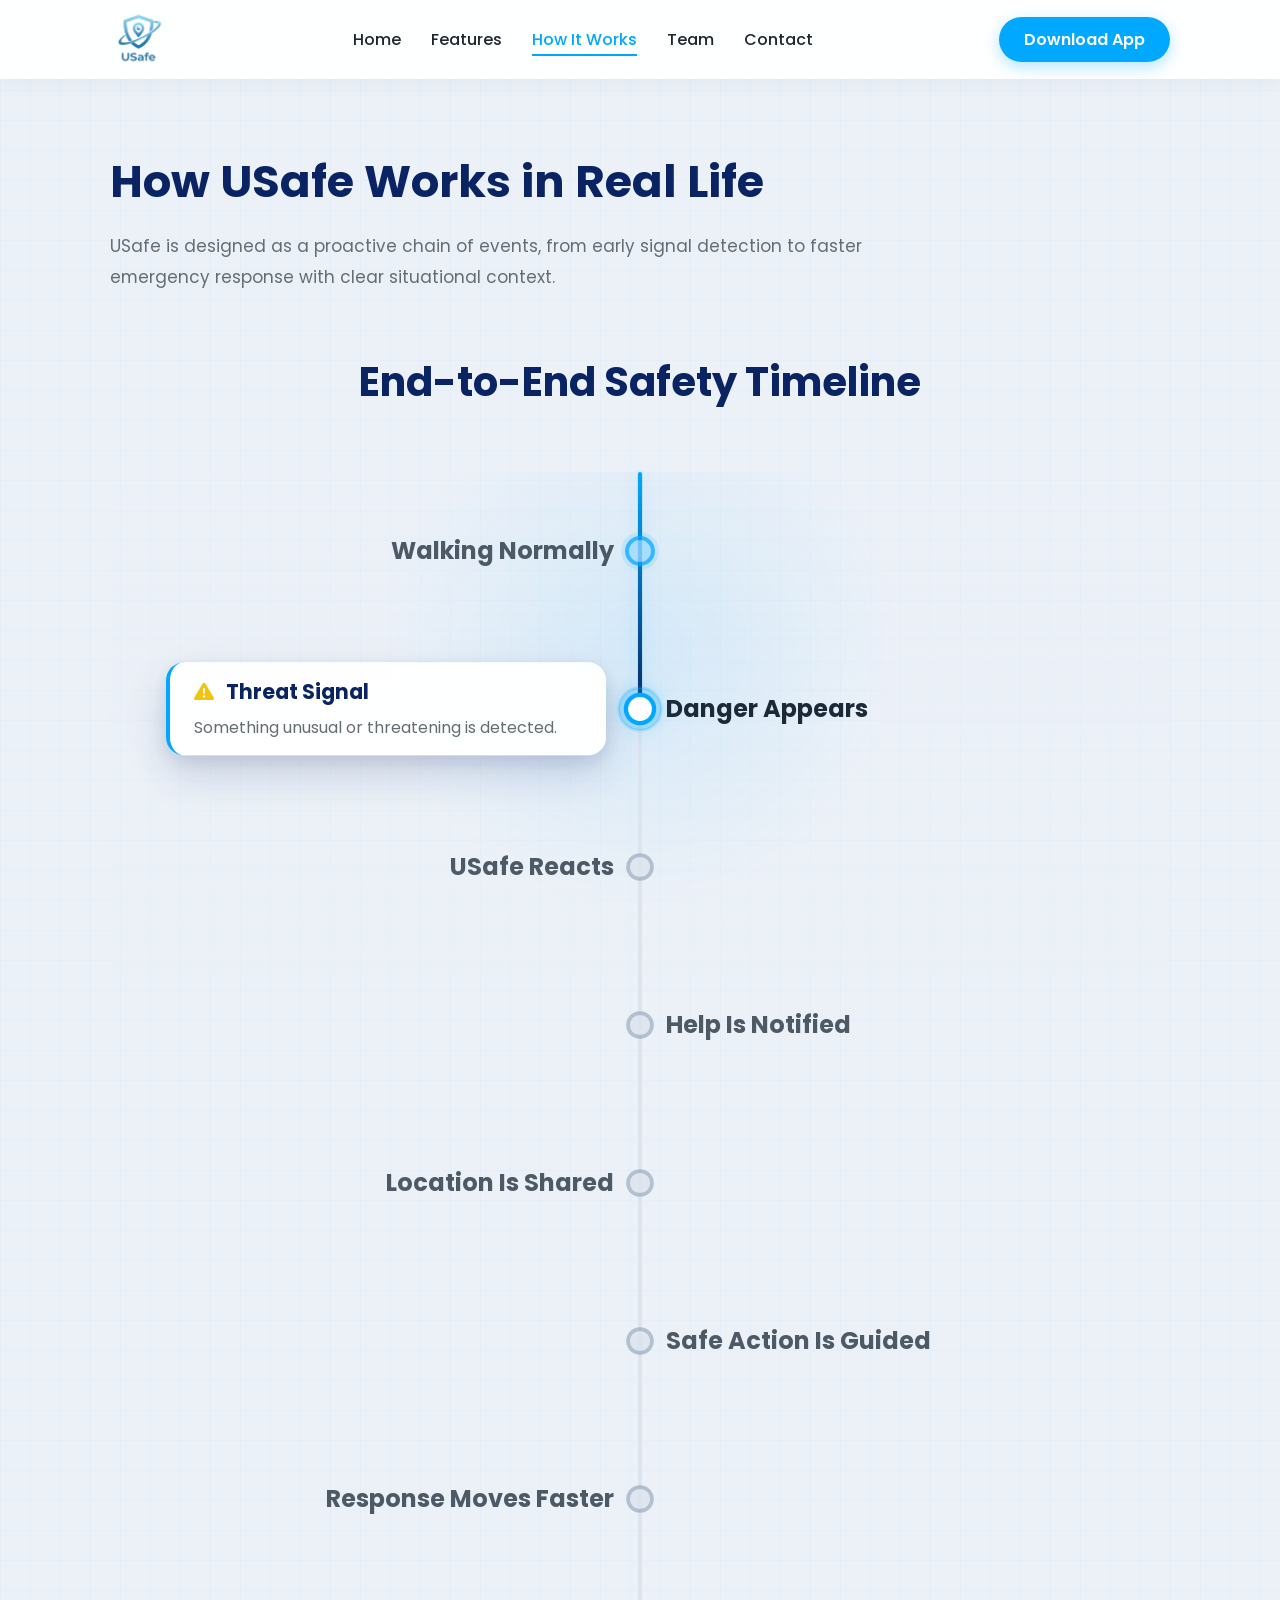
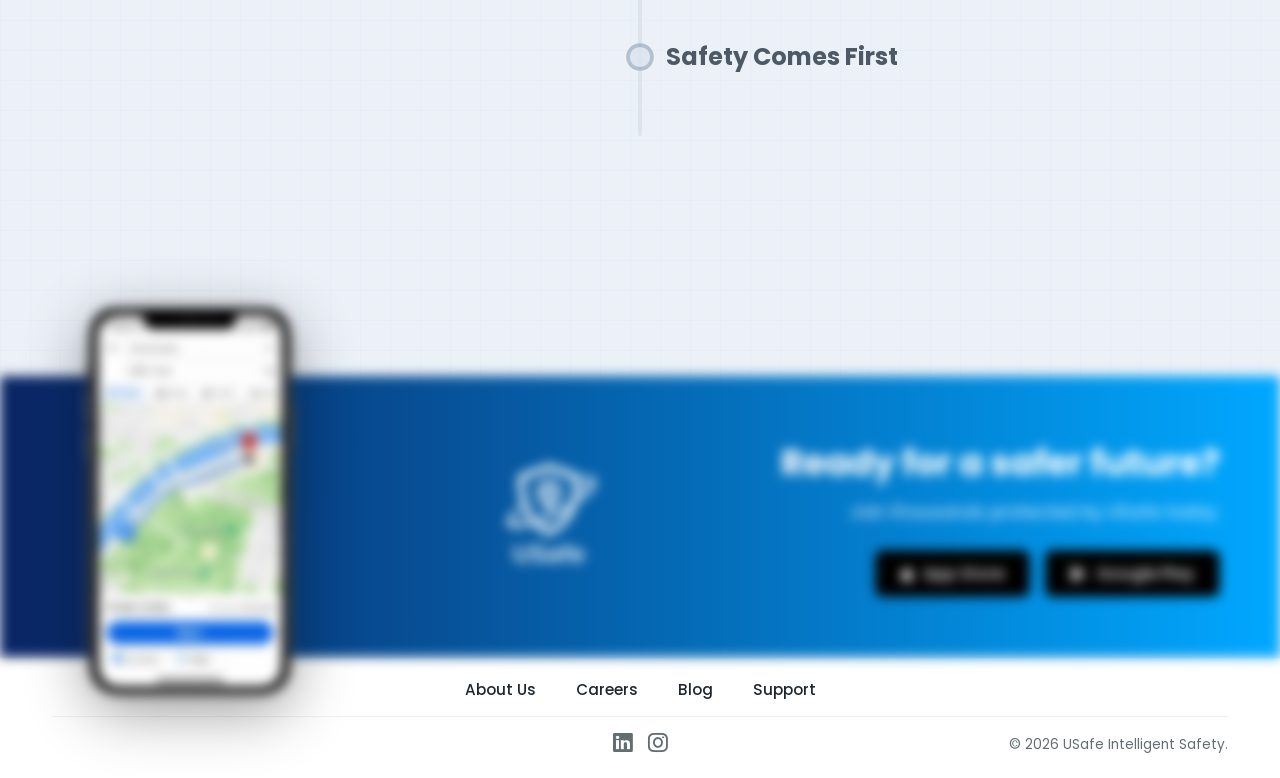
==== how-it-works.html @ 5bad087a "Multi Site Layout" ====
﻿<!DOCTYPE html>
<html lang="en">
<head>
    <meta charset="UTF-8">
    <meta name="viewport" content="width=device-width, initial-scale=1.0">
    <title>How USafe Works | Intelligent Personal Safety</title>

    <link rel="icon" sizes="192x192" href="images/final USafe logo.jpg">
    <link rel="icon" type="image/png" sizes="32x32" href="images/final USafe logo.jpg">
    <link rel="icon" type="image/png" sizes="16x16" href="images/final USafe logo.jpg">

    <link href="https://fonts.googleapis.com/css2?family=Poppins:wght@300;400;500;600;700&display=swap" rel="stylesheet">
    <link rel="stylesheet" href="https://cdnjs.cloudflare.com/ajax/libs/font-awesome/6.4.0/css/all.min.css">
    <script src="https://cdn.lordicon.com/lordicon.js"></script>

    <link rel="stylesheet" href="css/base.css">
    <link rel="stylesheet" href="css/components.css">
    <link rel="stylesheet" href="css/animations.css">
    <link rel="stylesheet" href="css/pages/how-it-works.css">
</head>
<body data-page="how-it-works">
    <nav class="navbar">
        <div class="nav-container">
            <a class="logo" href="index.html" aria-label="USafe Home">
                <img src="images/final USafe logo.jpg" alt="USafe Logo" class="nav-logo">
            </a>
            <div class="menu-toggle" id="mobile-menu" aria-label="Toggle navigation" aria-controls="nav-list">
                <i class="fas fa-bars"></i>
            </div>
            <ul class="nav-links" id="nav-list">
                <li><a href="index.html" data-page="home">Home</a></li>
                <li><a href="features.html" data-page="features">Features</a></li>
                <li><a href="how-it-works.html" data-page="how-it-works">How It Works</a></li>
                <li><a href="team.html" data-page="team">Team</a></li>
                <li><a href="contact.html" data-page="contact">Contact</a></li>
            </ul>
            <a href="#cta" class="btn-primary">Download App</a>
        </div>
    </nav>

    <main class="page-main">
        <header class="page-header reveal">
            <div class="page-header-inner">
                <h1>How USafe Works in Real Life</h1>
                <p>USafe is designed as a proactive chain of events, from early signal detection to faster emergency response with clear situational context.</p>
            </div>
        </header>

        <section class="timeline-section reveal">
            <div class="section-container">
                <h2 class="section-title">End-to-End Safety Timeline</h2>
                <div class="timeline-visual-stage">
                    <!-- Scene layer is timeline-page only to avoid loading heavy visuals site-wide. -->
                    <div class="timeline-bg-scenes" aria-hidden="true">
                        <div class="timeline-bg-scene scene-1 side-left" data-scene="0">
                            <lord-icon src="https://cdn.lordicon.com/ilhuppkd.json" trigger="loop" state="loop-cycle" colors="primary:#e5d1fa,secondary:#e5d1fa" style="width:250px;height:250px" class="scene-svg scene-lordicon"></lord-icon>
                        </div>
                        <div class="timeline-bg-scene scene-2 side-right" data-scene="1">
                            <lord-icon src="https://cdn.lordicon.com/lltgvngb.json" trigger="loop" stroke="light" class="scene-svg scene-lordicon scene-lordicon-danger"></lord-icon>
                        </div>
                        <div class="timeline-bg-scene scene-3 side-left" data-scene="2">
                            <lord-icon src="https://cdn.lordicon.com/dicvhxpz.json" trigger="loop" state="hover-look-around" colors="primary:#e5d1fa,secondary:#e5d1fa" style="width:250px;height:250px" class="scene-svg scene-lordicon scene-lordicon-reacts"></lord-icon>
                        </div>
                        <div class="timeline-bg-scene scene-4 side-right" data-scene="3">
                            <lord-icon src="https://cdn.lordicon.com/apmrcxtj.json" trigger="loop" state="in-reveal" colors="primary:#f4a09c,secondary:#ee6d66" style="width:250px;height:250px" class="scene-svg scene-lordicon scene-lordicon-notify"></lord-icon>
                        </div>
                        <div class="timeline-bg-scene scene-5 side-left" data-scene="4">
                            <lord-icon src="https://cdn.lordicon.com/onmwuuox.json" trigger="loop" state="in-jump-dynamic" colors="primary:#ee6d66,secondary:#e5d1fa" style="width:250px;height:250px" class="scene-svg scene-lordicon scene-lordicon-location"></lord-icon>
                        </div>
                        <div class="timeline-bg-scene scene-6 side-right" data-scene="5">
                            <lord-icon src="https://cdn.lordicon.com/edcgvlnw.json" trigger="loop" colors="primary:#f4a09c,secondary:#ee6d66" style="width:250px;height:250px" class="scene-svg scene-lordicon scene-lordicon-guided"></lord-icon>
                        </div>
                        <div class="timeline-bg-scene scene-7 side-left" data-scene="6">
                            <lord-icon src="https://cdn.lordicon.com/tkwytimu.json" trigger="loop" colors="primary:#7166ee,secondary:#f4a09c" style="width:250px;height:250px" class="scene-svg scene-lordicon scene-lordicon-response"></lord-icon>
                        </div>
                        <div class="timeline-bg-scene scene-8 side-right" data-scene="7">
                            <lord-icon src="https://cdn.lordicon.com/nvsfzbop.json" trigger="loop" colors="primary:#f4a09c,secondary:#a39cf4" style="width:250px;height:250px" class="scene-svg scene-lordicon scene-lordicon-final"></lord-icon>
                        </div>
                    </div>

                    <div class="timeline">
                        <article class="timeline-item left">
                            <div class="timeline-side-title"><h3>Walking Normally</h3></div>
                            <div class="timeline-content timeline-detail">
                                <div class="content-header">
                                    <i class="fas fa-road" style="color: #00A8FF;"></i>
                                    <h4>Normal Journey</h4>
                                </div>
                                <p>The journey begins like any other day.</p>
                            </div>
                        </article>
                        <article class="timeline-item right">
                            <div class="timeline-side-title"><h3>Danger Appears</h3></div>
                            <div class="timeline-content timeline-detail">
                                <div class="content-header">
                                    <i class="fas fa-triangle-exclamation" style="color: #f1c40f;"></i>
                                    <h4>Threat Signal</h4>
                                </div>
                                <p>Something unusual or threatening is detected.</p>
                            </div>
                        </article>
                        <article class="timeline-item left">
                            <div class="timeline-side-title"><h3>USafe Reacts</h3></div>
                            <div class="timeline-content timeline-detail">
                                <div class="content-header">
                                    <i class="fas fa-bolt" style="color: #e74c3c;"></i>
                                    <h4>Emergency Mode</h4>
                                </div>
                                <p>The app enters emergency mode immediately.</p>
                            </div>
                        </article>
                        <article class="timeline-item right">
                            <div class="timeline-side-title"><h3>Help Is Notified</h3></div>
                            <div class="timeline-content timeline-detail">
                                <div class="content-header">
                                    <i class="fas fa-bell" style="color: #00A8FF;"></i>
                                    <h4>Alert Sent</h4>
                                </div>
                                <p>Trusted contacts receive the alert.</p>
                            </div>
                        </article>
                        <article class="timeline-item left">
                            <div class="timeline-side-title"><h3>Location Is Shared</h3></div>
                            <div class="timeline-content timeline-detail">
                                <div class="content-header">
                                    <i class="fas fa-location-dot" style="color: #0A2463;"></i>
                                    <h4>Live Tracking</h4>
                                </div>
                                <p>The user&apos;s real-time position is sent.</p>
                            </div>
                        </article>
                        <article class="timeline-item right">
                            <div class="timeline-side-title"><h3>Safe Action Is Guided</h3></div>
                            <div class="timeline-content timeline-detail">
                                <div class="content-header">
                                    <i class="fas fa-route" style="color: #00A8FF;"></i>
                                    <h4>Guided Safety</h4>
                                </div>
                                <p>USafe helps users avoid greater risk while support is mobilized.</p>
                            </div>
                        </article>
                        <article class="timeline-item left">
                            <div class="timeline-side-title"><h3>Response Moves Faster</h3></div>
                            <div class="timeline-content timeline-detail">
                                <div class="content-header">
                                    <i class="fas fa-stopwatch" style="color: #f1c40f;"></i>
                                    <h4>Faster Response</h4>
                                </div>
                                <p>Responders can act quickly with accurate and immediate information.</p>
                            </div>
                        </article>
                        <article class="timeline-item right">
                            <div class="timeline-side-title"><h3>Safety Comes First</h3></div>
                            <div class="timeline-content timeline-detail">
                                <div class="content-header">
                                    <i class="fas fa-shield-alt" style="color: #e74c3c;"></i>
                                    <h4>Proactive Protection</h4>
                                </div>
                                <p>The system is designed to protect users before situations escalate.</p>
                            </div>
                        </article>
                    </div>
                </div>
            </div>
        </section>
    </main>

    <footer id="cta" class="site-footer">
        <section class="cta-section reveal">
            <div class="cta-container">
                <div class="cta-col-left">
                    <img src="images/phonescreen.png" alt="USafe app screen" class="cta-phone">
                </div>
                <div class="cta-col-center">
                    <img src="images/final USafe logo.jpg" alt="USafe" class="cta-center-logo">
                </div>
                <div class="cta-col-right">
                    <h2>Ready for a safer future?</h2>
                    <p>Join thousands protected by USafe today.</p>
                    <div class="store-buttons">
                        <button class="btn-store"><i class="fab fa-apple"></i> App Store</button>
                        <button class="btn-store"><i class="fab fa-google-play"></i> Google Play</button>
                    </div>
                </div>
            </div>
        </section>

        <div class="footer-main">
            <div class="footer-container">
                <div class="footer-links-row">
                    <a href="index.html">About Us</a>
                    <a href="team.html">Careers</a>
                    <a href="features.html">Blog</a>
                    <a href="contact.html">Support</a>
                </div>
                <div class="footer-bottom-row">
                    <div class="footer-left"></div>
                    <div class="footer-center socials">
                        <a href="https://www.linkedin.com/company/team-usafe/?viewAsMember=true"><i class="fab fa-linkedin"></i></a>
                        <a href="https://www.instagram.com/itsusafe/"><i class="fab fa-instagram"></i></a>
                    </div>
                    <div class="footer-right">
                        <p>&copy; 2026 USafe Intelligent Safety.</p>
                    </div>
                </div>
            </div>
        </div>
    </footer>

    <script src="js/shared/navigation.js"></script>
    <script src="js/shared/reveal.js"></script>
    <script src="js/pages/how-it-works.js"></script>
</body>
</html>
---- css/base.css ----
﻿:root {
    --primary: #00A8FF;
    --dark-blue: #0A2463;
    --text-dark: #1e272e;
    --text-light: #636e72;
    --white: #ffffff;
    --bg-light: #ecf1f8;
    --yellow: #f1c40f;
    --red: #e74c3c;
    --transition: all 0.4s ease;
}

* {
    margin: 0;
    padding: 0;
    box-sizing: border-box;
    font-family: 'Poppins', sans-serif;
}

html {
    scroll-behavior: smooth;
}

body {
    background-color: var(--bg-light);
    background-image:
        linear-gradient(rgba(0, 168, 255, 0.03) 1px, transparent 1px),
        linear-gradient(90deg, rgba(0, 168, 255, 0.03) 1px, transparent 1px);
    background-size: 30px 30px;
    color: var(--text-dark);
    overflow-x: hidden;
}

a {
    text-decoration: none;
}

.section-container,
.nav-container,
.footer-container,
.cta-container,
.contact-container,
.page-header-inner {
    max-width: 1100px;
    margin: 0 auto;
    padding: 0 20px;
    width: 100%;
}

.section-title {
    font-size: 2.5rem;
    color: var(--dark-blue);
    margin-bottom: 60px;
    text-align: center;
    width: 100%;
}

.page-main {
    padding-top: 88px;
}

.page-header {
    padding: 60px 0 30px;
}

.page-header h1 {
    font-size: 2.8rem;
    color: var(--dark-blue);
    margin-bottom: 16px;
}

.page-header p {
    max-width: 760px;
    font-size: 1.06rem;
    line-height: 1.8;
    color: var(--text-light);
}

@media (max-width: 768px) {
    .section-title {
        font-size: 2rem;
        margin-bottom: 30px;
    }

    .page-main {
        padding-top: 78px;
    }

    .page-header {
        padding: 44px 0 20px;
    }

    .page-header h1 {
        font-size: 2.1rem;
    }
}

@media (max-width: 480px) {
    .section-title {
        font-size: 1.6rem;
    }

    .page-header h1 {
        font-size: 1.8rem;
    }
}
---- css/components.css ----
﻿.navbar {
    background: rgba(255, 255, 255, 0.95);
    backdrop-filter: blur(10px);
    padding: 7px 0;
    position: fixed;
    width: 100%;
    top: 0;
    z-index: 1000;
    box-shadow: 0 2px 20px rgba(0, 0, 0, 0.05);
    transition: var(--transition);
}

.nav-container {
    display: flex;
    justify-content: space-between;
    align-items: center;
}

.logo {
    display: flex;
    align-items: center;
}

.nav-logo {
    height: 65px;
    transition: var(--transition);
}

.nav-logo:hover {
    transform: scale(1.05);
}

.nav-links {
    display: flex;
    gap: 30px;
    list-style: none;
}

.nav-links a {
    color: var(--text-dark);
    font-weight: 500;
    transition: var(--transition);
    position: relative;
}

.nav-links a::after {
    content: '';
    position: absolute;
    width: 0;
    height: 2px;
    bottom: -5px;
    left: 0;
    background-color: var(--primary);
    transition: var(--transition);
}

.nav-links a:hover::after,
.nav-links a[aria-current="page"]::after {
    width: 100%;
}

.nav-links a:hover,
.nav-links a[aria-current="page"] {
    color: var(--primary);
}

.btn-primary,
.btn-link-primary,
.btn-black,
.btn-store,
.btn-outline,
.btn-learn-more {
    display: inline-flex;
    align-items: center;
    justify-content: center;
    border-radius: 50px;
    font-weight: 600;
    transition: var(--transition);
}

.btn-primary,
.btn-link-primary {
    background: var(--primary);
    color: var(--white);
    padding: 10px 25px;
    box-shadow: 0 5px 15px rgba(0, 168, 255, 0.3);
}

.btn-primary:hover,
.btn-link-primary:hover {
    background: var(--dark-blue);
    transform: translateY(-3px);
    box-shadow: 0 8px 20px rgba(10, 36, 99, 0.4);
}

.btn-outline {
    color: var(--dark-blue);
    border: 2px solid rgba(10, 36, 99, 0.2);
    padding: 10px 22px;
}

.btn-outline:hover {
    border-color: var(--primary);
    color: var(--primary);
}

.menu-toggle {
    display: none;
    font-size: 1.8rem;
    color: var(--dark-blue);
    cursor: pointer;
}

.section-block {
    padding: 100px 0;
    background-color: transparent;
}

.split-actions {
    margin-top: 30px;
    display: flex;
    gap: 16px;
    flex-wrap: wrap;
}

.preview-grid {
    display: grid;
    grid-template-columns: repeat(auto-fit, minmax(260px, 1fr));
    gap: 24px;
}

.preview-card {
    background: var(--white);
    border: 1px solid rgba(0, 0, 0, 0.05);
    border-radius: 18px;
    padding: 28px;
    box-shadow: 0 5px 20px rgba(0, 0, 0, 0.03);
}

.preview-card h3 {
    font-size: 1.2rem;
    color: var(--dark-blue);
    margin-bottom: 10px;
}

.preview-card p {
    color: var(--text-light);
    line-height: 1.7;
}

footer {
    background: white;
    padding: 20px 0;
    border-top: 1px solid #eee;
    text-align: center;
}

.site-footer {
    background: transparent;
    padding: 0;
    border-top: none;
}

.site-footer .footer-main {
    background: white;
    padding: 20px 0;
    border-top: 1px solid #eee;
}

.footer-container {
    max-width: 95%;
}

.footer-links-row {
    display: flex;
    justify-content: center;
    gap: 40px;
    margin-bottom: 15px;
}

.footer-links-row a {
    color: var(--text-dark);
    font-weight: 500;
    font-size: 0.95rem;
}

.footer-links-row a:hover {
    color: var(--primary);
}

.footer-bottom-row {
    display: flex;
    justify-content: space-between;
    align-items: center;
    border-top: 1px solid #f0f0f0;
    padding-top: 15px;
}

.footer-left,
.footer-center,
.footer-right {
    flex: 1;
}

.footer-center {
    display: flex;
    justify-content: center;
    gap: 15px;
}

.footer-right {
    display: flex;
    justify-content: flex-end;
}

.socials i {
    font-size: 1.4rem;
    color: var(--text-light);
}

.socials i:hover {
    color: var(--primary);
}

.footer-right p {
    color: var(--text-light);
    font-size: 0.85rem;
    white-space: nowrap;
}

.cta-section {
    background: linear-gradient(90deg, #0A2463 0%, #00A8FF 100%);
    padding: 60px 20px;
    color: white;
    display: flex;
    justify-content: center;
    align-items: center;
    margin-top: 140px;
    position: relative;
    overflow: visible;
}

.cta-container {
    display: flex;
    align-items: center;
    justify-content: space-between;
    max-width: 1200px;
    width: 100%;
    position: relative;
}

.cta-col-left,
.cta-col-center {
    flex: 1;
    display: flex;
}

.cta-col-left {
    justify-content: flex-start;
}

.cta-phone {
    width: 260px;
    height: auto;
    position: absolute;
    left: 20px;
    top: 0;
    transform: translateY(-33%);
    z-index: 10;
    filter: drop-shadow(0 15px 30px rgba(0, 0, 0, 0.4));
}

.cta-col-center {
    justify-content: center;
    align-items: center;
}

.cta-center-logo {
    width: 120px;
    height: auto;
    filter: brightness(0) invert(1);
    opacity: 0.9;
}

.cta-col-right {
    flex: 1.5;
    text-align: right;
    padding-left: 20px;
}

.cta-col-right h2 {
    font-size: 2.2rem;
    margin-bottom: 10px;
    font-weight: 700;
}

.cta-col-right p {
    font-size: 1.1rem;
    opacity: 0.9;
    margin-bottom: 25px;
}

.store-buttons {
    display: flex;
    gap: 15px;
    justify-content: flex-end;
}

.btn-store {
    background: black;
    color: white;
    padding: 10px 25px;
    border-radius: 8px;
    border: 1px solid rgba(255, 255, 255, 0.1);
    gap: 10px;
    cursor: pointer;
    font-size: 1rem;
    font-weight: 500;
}

.btn-store:hover {
    background: #333;
    transform: translateY(-3px);
    box-shadow: 0 10px 20px rgba(0, 0, 0, 0.2);
}

.btn-black {
    background: black;
    color: white;
    width: 100%;
    padding: 15px;
    border: none;
    border-radius: 8px;
    cursor: pointer;
}

.btn-black:hover {
    background: #333;
    transform: translateY(-3px);
}

@media (max-width: 1024px) {
    .nav-links {
        gap: 20px;
    }
}

@media (max-width: 768px) {
    .menu-toggle {
        display: block;
    }

    .nav-links {
        display: none;
        flex-direction: column;
        position: absolute;
        top: 70px;
        left: 0;
        width: 100%;
        background: white;
        padding: 20px;
        box-shadow: 0 10px 15px rgba(0, 0, 0, 0.1);
        text-align: center;
        gap: 20px;
        z-index: 999;
    }

    .nav-links.active {
        display: flex;
    }

    .btn-primary {
        display: none;
    }

    .nav-container {
        justify-content: center;
    }

    .section-block {
        padding: 60px 0;
    }

    .cta-section {
        padding: 40px 20px;
        margin-top: 80px;
        overflow: hidden;
    }

    .cta-container {
        flex-direction: column;
        text-align: center;
        gap: 30px;
    }

    .cta-phone {
        position: relative;
        left: auto;
        top: auto;
        width: 180px;
        transform: translateY(0);
        margin: 0 auto -20px auto;
    }

    .cta-col-right {
        text-align: center;
        padding-left: 0;
    }

    .store-buttons {
        justify-content: center;
        flex-direction: column;
    }

    .btn-store {
        width: 100%;
        justify-content: center;
    }

    .footer-links-row {
        flex-direction: column;
        gap: 15px;
    }

    .footer-bottom-row {
        flex-direction: column;
        gap: 20px;
    }
}
---- css/animations.css ----
﻿.reveal {
    opacity: 0;
    transform: translate3d(0, 40px, 0) scale(0.92);
    filter: blur(6px);
    transition-property: opacity, transform, filter, box-shadow;
    transition-duration: var(--reveal-duration, 820ms);
    transition-timing-function: cubic-bezier(0.22, 1, 0.36, 1);
    transition-delay: var(--reveal-delay, 0ms);
    will-change: opacity, transform, filter;
}

.reveal.show {
    opacity: 1;
    transform: translate3d(0, 0, 0) scale(1);
    filter: blur(0);
}

.reveal.pop-card {
    transform: translate3d(0, 40px, 0) scale(0.92);
}

.reveal.pop-card.show {
    box-shadow: 0 14px 32px rgba(10, 36, 99, 0.12), 0 4px 12px rgba(10, 36, 99, 0.08);
    animation: revealFloat 6.8s ease-in-out 0.9s infinite;
}

@keyframes revealFloat {
    0% { transform: translate3d(0, 0, 0) scale(1); }
    25% { transform: translate3d(0, -2px, 0) scale(1); }
    50% { transform: translate3d(0, 3px, 0) scale(1); }
    75% { transform: translate3d(0, -1px, 0) scale(1); }
    100% { transform: translate3d(0, 0, 0) scale(1); }
}

@media (prefers-reduced-motion: reduce) {
    .reveal,
    .reveal.pop-card,
    .reveal.show {
        opacity: 1;
        transform: none;
        filter: none;
        transition: none;
        animation: none;
        will-change: auto;
        box-shadow: none;
    }
}
---- css/pages/how-it-works.css ----
﻿.timeline-section {
    position: relative;
    padding: 30px 0 100px;
}

.timeline {
    --timeline-progress: 0px;
    --timeline-ease: cubic-bezier(0.22, 1, 0.36, 1);
    --timeline-lane: 44px;
    --timeline-title-gap: 4px;
    --timeline-panel-gap: 12px;
    position: relative;
    max-width: 980px;
    margin: 0 auto;
}

.timeline::after {
    content: '';
    position: absolute;
    width: 4px;
    background: #dce4ee;
    top: 0;
    bottom: 0;
    left: 50%;
    transform: translateX(-50%);
    border-radius: 2px;
    z-index: 0;
}

.timeline::before {
    content: '';
    position: absolute;
    width: 4px;
    left: 50%;
    transform: translateX(-50%);
    top: 0;
    height: var(--timeline-progress);
    background: linear-gradient(180deg, #00A8FF 0%, #0A2463 100%);
    border-radius: 2px;
    box-shadow: 0 0 0 1px rgba(0, 168, 255, 0.1), 0 0 18px rgba(0, 168, 255, 0.24);
    transition: height 520ms var(--timeline-ease);
    z-index: 1;
}

.timeline-item {
    position: relative;
    width: 100%;
    min-height: 158px;
    padding: 20px 0;
    display: grid;
    grid-template-columns: minmax(0, 1fr) var(--timeline-lane) minmax(0, 1fr);
    align-items: center;
    opacity: 0.76;
    transition: opacity 420ms ease;
    z-index: 2;
}

.timeline-item::after {
    content: '';
    position: absolute;
    left: 50%;
    top: 50%;
    width: 22px;
    height: 22px;
    transform: translate(-50%, -50%) scale(0.92);
    border-radius: 50%;
    border: 4px solid #9fb0c3;
    background: #dbe3ec;
    z-index: 6;
    transition: transform 450ms var(--timeline-ease), border-color 350ms ease, background-color 350ms ease, box-shadow 450ms ease;
}

.timeline-item::before {
    content: '';
    position: absolute;
    left: 50%;
    top: 50%;
    width: 40px;
    height: 40px;
    transform: translate(-50%, -50%) scale(0.8);
    border-radius: 50%;
    border: 1px solid rgba(0, 168, 255, 0);
    opacity: 0;
    z-index: 5;
    transition: transform 450ms var(--timeline-ease), opacity 350ms ease, border-color 350ms ease;
}

.timeline-side-title,
.timeline-detail {
    width: 100%;
}

.timeline-side-title {
    padding: 0 18px;
    min-height: 64px;
    display: flex;
    align-items: center;
    align-self: center;
}

.timeline-side-title h3 {
    margin: 0;
    font-size: 1.5rem;
    font-weight: 700;
    color: #1c2a38;
    line-height: 1.4;
}

.timeline-detail {
    position: absolute;
    top: 50%;
    z-index: 4;
    width: calc(50% - (var(--timeline-lane) / 2) - 28px);
    border-left: 4px solid transparent;
    border-radius: 18px;
    background: rgba(255, 255, 255, 0.96);
    box-shadow: 0 8px 20px rgba(10, 36, 99, 0.06);
    padding: 14px 24px;
    opacity: 0;
    transform: translateY(-50%) scale(0.92);
    filter: blur(2px);
    pointer-events: none;
    transition: opacity 760ms ease, transform 760ms var(--timeline-ease), filter 760ms ease, box-shadow 560ms ease, border-color 560ms ease;
}

.left .timeline-side-title {
    position: absolute;
    top: 50%;
    right: calc(50% + (var(--timeline-lane) / 2) + var(--timeline-title-gap));
    width: fit-content;
    max-width: calc(50% - (var(--timeline-lane) / 2) - 24px);
    transform: translateY(-50%);
    text-align: right;
    padding-right: 0;
    justify-content: flex-end;
}

.left .timeline-detail {
    left: calc(50% + (var(--timeline-lane) / 2) + var(--timeline-panel-gap));
}

.right .timeline-side-title {
    grid-column: 3;
    text-align: left;
    padding-left: var(--timeline-title-gap);
}

.right .timeline-detail {
    right: calc(50% + (var(--timeline-lane) / 2) + var(--timeline-panel-gap));
}

.content-header {
    display: flex;
    align-items: center;
    gap: 12px;
    margin-bottom: 8px;
}

.content-header i,
.content-header h4,
.timeline-detail p {
    opacity: 0;
    transform: translateY(6px);
}

.content-header i {
    font-size: 1.25rem;
    transition: transform 520ms var(--timeline-ease), opacity 520ms ease;
}

.content-header h4 {
    font-size: 1.28rem;
    color: var(--dark-blue);
    font-weight: 700;
    transition: transform 560ms var(--timeline-ease), opacity 560ms ease;
}

.timeline-detail p {
    margin: 0;
    color: var(--text-light);
    line-height: 1.65;
    transition: transform 620ms var(--timeline-ease), opacity 620ms ease;
}

.timeline-item.is-complete::after {
    transform: translate(-50%, -50%) scale(1);
    border-color: #00A8FF;
    background: #9ad9ff;
    box-shadow: 0 0 0 4px rgba(0, 168, 255, 0.15);
}

.timeline-item.is-active {
    opacity: 1;
}

.timeline-item.is-active::after {
    transform: translate(-50%, -50%) scale(1.08);
    border-color: #00A8FF;
    background: #ffffff;
    box-shadow: 0 0 0 6px rgba(0, 168, 255, 0.2), 0 0 24px rgba(0, 168, 255, 0.34);
}

.timeline-item.is-active::before {
    opacity: 1;
    transform: translate(-50%, -50%) scale(1);
    border-color: rgba(0, 168, 255, 0.32);
    animation: activeDotPulse 2.2s ease-out infinite;
}

.timeline-item.is-active .timeline-detail {
    opacity: 1;
    transform: translateY(-50%) scale(1);
    filter: blur(0);
    pointer-events: auto;
    border-left-color: var(--primary);
    box-shadow: 0 18px 42px rgba(10, 36, 99, 0.16), 0 6px 18px rgba(10, 36, 99, 0.1);
}

.timeline-item.is-active .content-header i { opacity: 1; transform: translateY(0); transition-delay: 90ms; }
.timeline-item.is-active .content-header h4 { opacity: 1; transform: translateY(0); transition-delay: 150ms; }
.timeline-item.is-active .timeline-detail p { opacity: 1; transform: translateY(0); transition-delay: 230ms; }

.timeline-visual-stage {
    position: relative;
    isolation: isolate;
    --scene-top: 110px;
    --scene-height: 56vh;
}

.timeline-visual-stage .timeline {
    position: relative;
    z-index: 3;
}

.timeline-bg-scenes {
    --scene-opacity: 0.72;
    --scene-blur: 0px;
    position: sticky;
    top: var(--scene-top);
    height: var(--scene-height);
    pointer-events: none;
    z-index: 2;
    overflow: hidden;
    border-radius: 24px;
    margin-bottom: calc(var(--scene-height) * -1);
}

.timeline-bg-scenes::before {
    content: "";
    position: absolute;
    inset: 0;
    background: radial-gradient(circle at 50% 35%, rgba(0, 168, 255, 0.10), transparent 42%), linear-gradient(180deg, rgba(236, 241, 248, 0.16), rgba(236, 241, 248, 0.24));
}

.timeline-bg-scene {
    position: absolute;
    top: 0;
    bottom: 0;
    width: 50%;
    opacity: 0;
    filter: blur(var(--scene-blur));
    transform: scale(1.03);
    transition: opacity 760ms cubic-bezier(0.22, 1, 0.36, 1), transform 760ms cubic-bezier(0.22, 1, 0.36, 1);
}

.timeline-bg-scene.side-left {
    left: 0;
    transform-origin: left center;
}

.timeline-bg-scene.side-right {
    right: 0;
    transform-origin: right center;
}

.timeline-bg-scene.is-active {
    opacity: var(--scene-opacity);
    transform: scale(1);
}

.timeline-bg-scene.is-exiting {
    opacity: 0;
    transform: scale(1.04);
}

.timeline-bg-scene .scene-svg {
    position: absolute;
    inset: 8% 6%;
    width: 88%;
    height: 84%;
    object-fit: contain;
    opacity: 0.62;
    filter: drop-shadow(0 8px 22px rgba(10, 36, 99, 0.2));
}

.scene-1 .scene-lordicon,
.scene-4 .scene-lordicon-notify,
.scene-5 .scene-lordicon-location,
.scene-6 .scene-lordicon-guided,
.scene-7 .scene-lordicon-response,
.scene-8 .scene-lordicon-final {
    animation: sceneFloatSlow 8.2s ease-in-out infinite;
}

.scene-2 .scene-lordicon-danger {
    inset: 18% 22%;
    width: 56%;
    height: 56%;
    animation: scenePulseDanger 2.8s ease-out infinite;
}

.scene-3 .scene-lordicon-reacts {
    inset: 16% 20%;
    width: 60%;
    height: 60%;
}

@keyframes sceneFloatSlow {
    0%, 100% { transform: translate3d(0, 0, 0); }
    50% { transform: translate3d(0, -8px, 0); }
}

@keyframes scenePulseDanger {
    0%, 100% { transform: scale(1); opacity: 0.55; }
    50% { transform: scale(1.06); opacity: 0.78; }
}

@keyframes activeDotPulse {
    0% { box-shadow: 0 0 0 0 rgba(0, 168, 255, 0.35); }
    70% { box-shadow: 0 0 0 10px rgba(0, 168, 255, 0); }
    100% { box-shadow: 0 0 0 0 rgba(0, 168, 255, 0); }
}

@media (max-width: 768px) {
    .timeline-section {
        padding-bottom: 60px;
    }

    .timeline::after,
    .timeline::before,
    .timeline-item::after,
    .timeline-item::before {
        left: 20px;
        transform: none;
    }

    .timeline-item {
        min-height: 148px;
        padding: 18px 0;
        grid-template-columns: 40px minmax(0, 1fr);
        column-gap: 12px;
    }

    .timeline-side-title,
    .timeline-detail {
        width: 100%;
        grid-column: 2;
    }

    .left .timeline-side-title,
    .right .timeline-side-title {
        position: relative;
        top: auto;
        right: auto;
        transform: none;
        max-width: 100%;
        text-align: left;
        padding: 6px 0 10px 0;
    }

    .timeline-side-title {
        min-height: 0;
        display: block;
    }

    .timeline-detail {
        position: relative;
        top: auto;
        left: auto;
        right: auto;
        width: 100%;
        padding: 16px 18px;
        transform: scale(0.92);
    }

    .timeline-item.is-active .timeline-detail {
        transform: scale(1);
    }

    .timeline-side-title h3 {
        font-size: 1.28rem;
    }

    .content-header h4 {
        font-size: 1.12rem;
    }

    .timeline-visual-stage {
        --scene-top: 78px;
        --scene-height: 42vh;
    }

    .timeline-bg-scene {
        width: 100%;
    }
}

@media (prefers-reduced-motion: reduce) {
    .timeline::before,
    .timeline-item,
    .timeline-item::before,
    .timeline-item::after,
    .timeline-item .timeline-detail,
    .timeline-item .content-header i,
    .timeline-item .content-header h4,
    .timeline-item .timeline-detail p,
    .timeline-bg-scene,
    .timeline-bg-scene .scene-svg,
    .timeline-bg-scene .scene-lordicon {
        animation: none;
        transition: none;
        filter: none;
    }
}
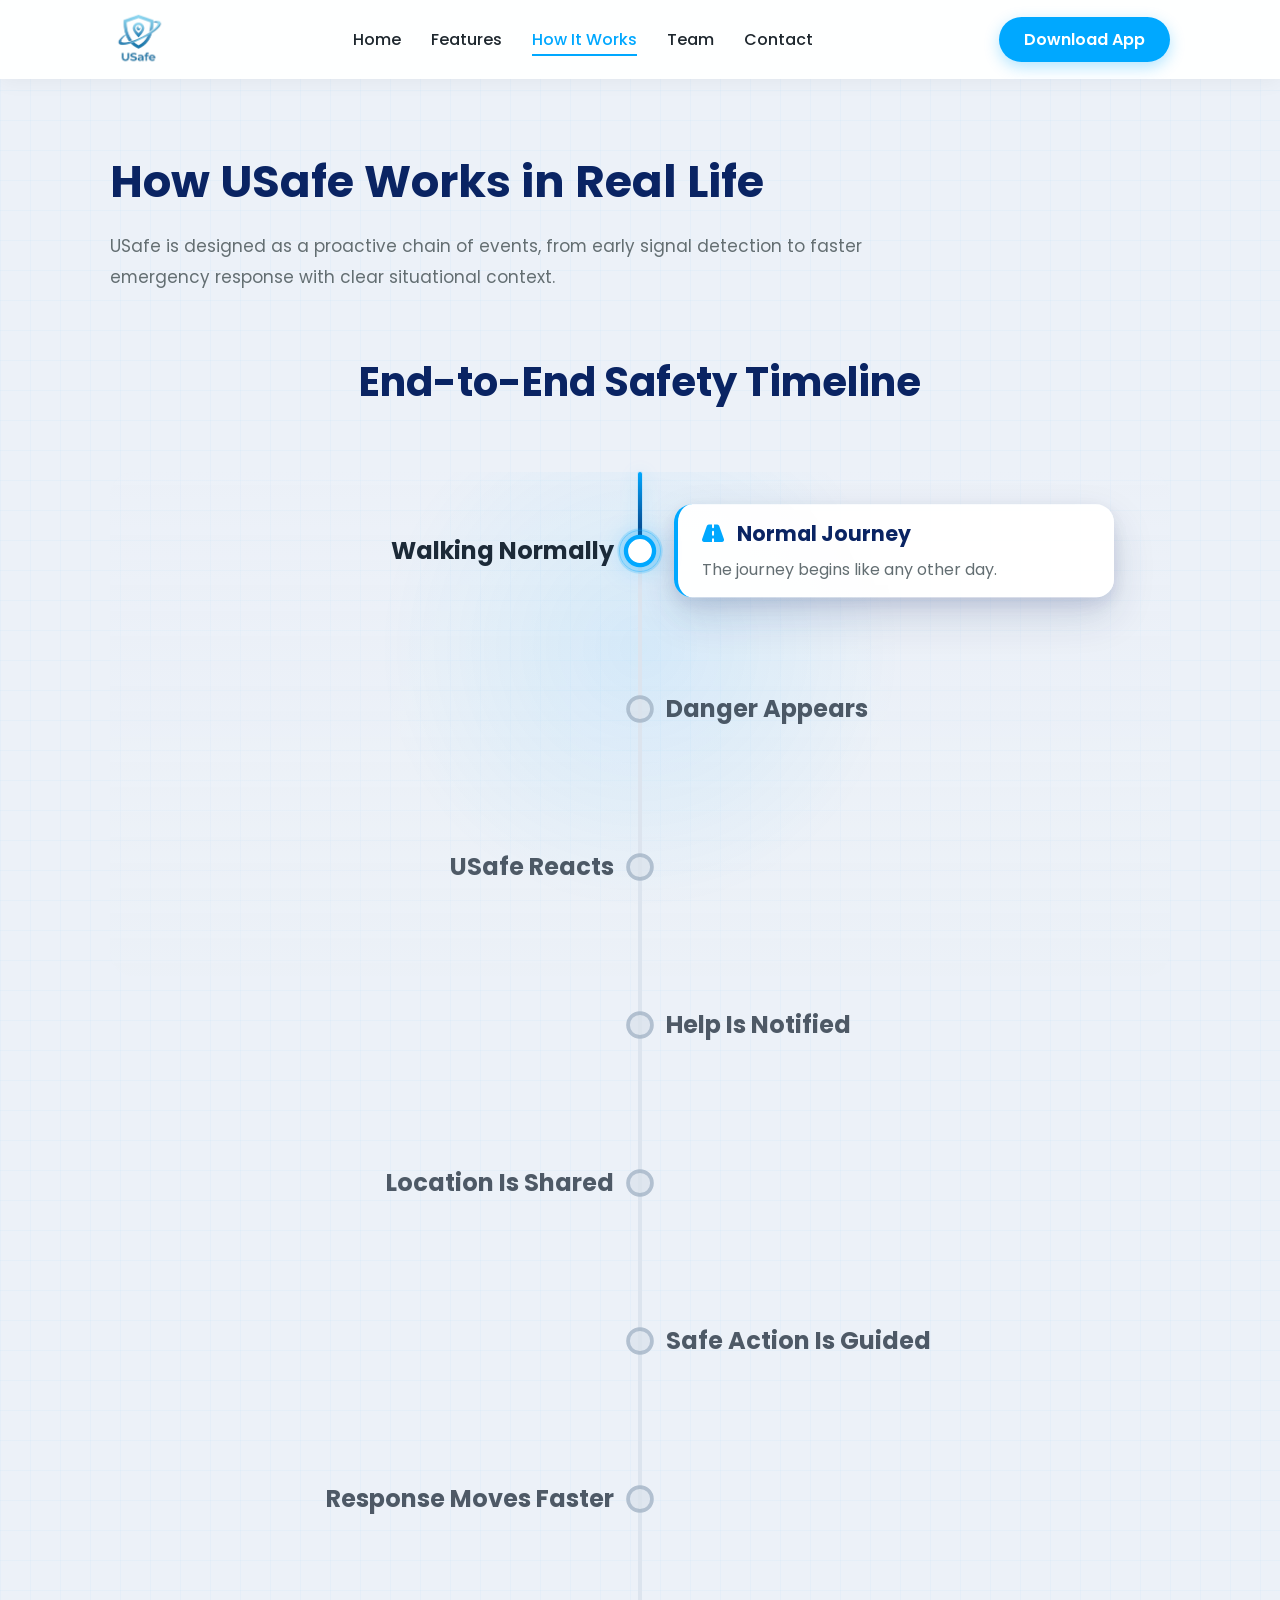
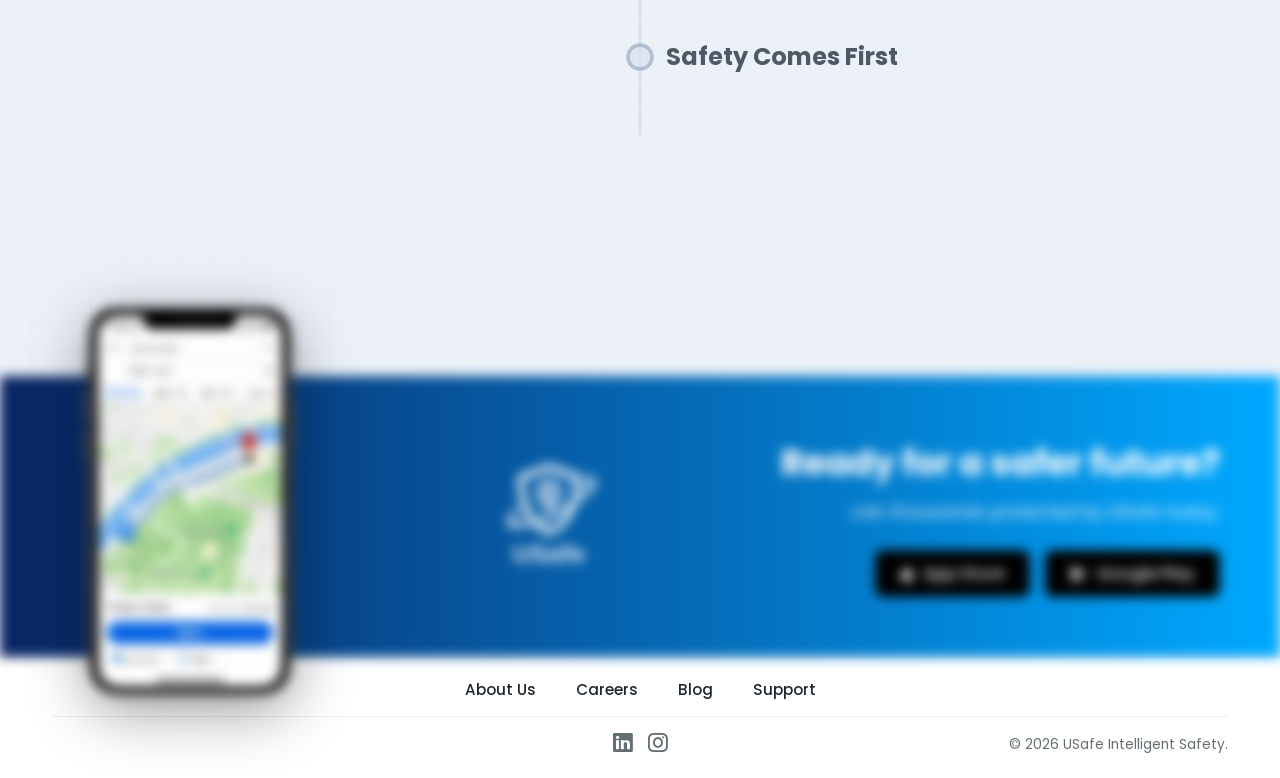
==== commit cd2d9235: "update styling and html structure for mobile- How it works page ✅" ====
--- a/how-it-works.html
+++ b/how-it-works.html
@@ -17,6 +17,7 @@
     <link rel="stylesheet" href="css/components.css">
     <link rel="stylesheet" href="css/animations.css">
     <link rel="stylesheet" href="css/pages/how-it-works.css">
+    <link rel="stylesheet" href="css/pages/how-it-works-mobile.css">
 </head>
 <body data-page="how-it-works">
     <nav class="navbar">
@@ -209,6 +210,6 @@
 
     <script src="js/shared/navigation.js"></script>
     <script src="js/shared/reveal.js"></script>
-    <script src="js/pages/how-it-works.js"></script>
+    <script type="module" src="js/pages/how-it-works.js"></script>
 </body>
 </html>
--- a/css/components.css
+++ b/css/components.css
@@ -1,429 +1,9 @@
-﻿.navbar {
-    background: rgba(255, 255, 255, 0.95);
-    backdrop-filter: blur(10px);
-    padding: 7px 0;
-    position: fixed;
-    width: 100%;
-    top: 0;
-    z-index: 1000;
-    box-shadow: 0 2px 20px rgba(0, 0, 0, 0.05);
-    transition: var(--transition);
-}
-
-.nav-container {
-    display: flex;
-    justify-content: space-between;
-    align-items: center;
-}
-
-.logo {
-    display: flex;
-    align-items: center;
-}
-
-.nav-logo {
-    height: 65px;
-    transition: var(--transition);
-}
-
-.nav-logo:hover {
-    transform: scale(1.05);
-}
-
-.nav-links {
-    display: flex;
-    gap: 30px;
-    list-style: none;
-}
-
-.nav-links a {
-    color: var(--text-dark);
-    font-weight: 500;
-    transition: var(--transition);
-    position: relative;
-}
-
-.nav-links a::after {
-    content: '';
-    position: absolute;
-    width: 0;
-    height: 2px;
-    bottom: -5px;
-    left: 0;
-    background-color: var(--primary);
-    transition: var(--transition);
-}
-
-.nav-links a:hover::after,
-.nav-links a[aria-current="page"]::after {
-    width: 100%;
-}
-
-.nav-links a:hover,
-.nav-links a[aria-current="page"] {
-    color: var(--primary);
-}
-
-.btn-primary,
-.btn-link-primary,
-.btn-black,
-.btn-store,
-.btn-outline,
-.btn-learn-more {
-    display: inline-flex;
-    align-items: center;
-    justify-content: center;
-    border-radius: 50px;
-    font-weight: 600;
-    transition: var(--transition);
-}
-
-.btn-primary,
-.btn-link-primary {
-    background: var(--primary);
-    color: var(--white);
-    padding: 10px 25px;
-    box-shadow: 0 5px 15px rgba(0, 168, 255, 0.3);
-}
-
-.btn-primary:hover,
-.btn-link-primary:hover {
-    background: var(--dark-blue);
-    transform: translateY(-3px);
-    box-shadow: 0 8px 20px rgba(10, 36, 99, 0.4);
-}
-
-.btn-outline {
-    color: var(--dark-blue);
-    border: 2px solid rgba(10, 36, 99, 0.2);
-    padding: 10px 22px;
-}
-
-.btn-outline:hover {
-    border-color: var(--primary);
-    color: var(--primary);
-}
-
-.menu-toggle {
-    display: none;
-    font-size: 1.8rem;
-    color: var(--dark-blue);
-    cursor: pointer;
-}
-
-.section-block {
-    padding: 100px 0;
-    background-color: transparent;
-}
-
-.split-actions {
-    margin-top: 30px;
-    display: flex;
-    gap: 16px;
-    flex-wrap: wrap;
-}
-
-.preview-grid {
-    display: grid;
-    grid-template-columns: repeat(auto-fit, minmax(260px, 1fr));
-    gap: 24px;
-}
-
-.preview-card {
-    background: var(--white);
-    border: 1px solid rgba(0, 0, 0, 0.05);
-    border-radius: 18px;
-    padding: 28px;
-    box-shadow: 0 5px 20px rgba(0, 0, 0, 0.03);
-}
-
-.preview-card h3 {
-    font-size: 1.2rem;
-    color: var(--dark-blue);
-    margin-bottom: 10px;
-}
-
-.preview-card p {
-    color: var(--text-light);
-    line-height: 1.7;
-}
-
-footer {
-    background: white;
-    padding: 20px 0;
-    border-top: 1px solid #eee;
-    text-align: center;
-}
-
-.site-footer {
-    background: transparent;
-    padding: 0;
-    border-top: none;
-}
-
-.site-footer .footer-main {
-    background: white;
-    padding: 20px 0;
-    border-top: 1px solid #eee;
-}
-
-.footer-container {
-    max-width: 95%;
-}
-
-.footer-links-row {
-    display: flex;
-    justify-content: center;
-    gap: 40px;
-    margin-bottom: 15px;
-}
-
-.footer-links-row a {
-    color: var(--text-dark);
-    font-weight: 500;
-    font-size: 0.95rem;
-}
-
-.footer-links-row a:hover {
-    color: var(--primary);
-}
-
-.footer-bottom-row {
-    display: flex;
-    justify-content: space-between;
-    align-items: center;
-    border-top: 1px solid #f0f0f0;
-    padding-top: 15px;
-}
-
-.footer-left,
-.footer-center,
-.footer-right {
-    flex: 1;
-}
-
-.footer-center {
-    display: flex;
-    justify-content: center;
-    gap: 15px;
-}
-
-.footer-right {
-    display: flex;
-    justify-content: flex-end;
-}
-
-.socials i {
-    font-size: 1.4rem;
-    color: var(--text-light);
-}
-
-.socials i:hover {
-    color: var(--primary);
-}
-
-.footer-right p {
-    color: var(--text-light);
-    font-size: 0.85rem;
-    white-space: nowrap;
-}
-
-.cta-section {
-    background: linear-gradient(90deg, #0A2463 0%, #00A8FF 100%);
-    padding: 60px 20px;
-    color: white;
-    display: flex;
-    justify-content: center;
-    align-items: center;
-    margin-top: 140px;
-    position: relative;
-    overflow: visible;
-}
-
-.cta-container {
-    display: flex;
-    align-items: center;
-    justify-content: space-between;
-    max-width: 1200px;
-    width: 100%;
-    position: relative;
-}
-
-.cta-col-left,
-.cta-col-center {
-    flex: 1;
-    display: flex;
-}
-
-.cta-col-left {
-    justify-content: flex-start;
-}
-
-.cta-phone {
-    width: 260px;
-    height: auto;
-    position: absolute;
-    left: 20px;
-    top: 0;
-    transform: translateY(-33%);
-    z-index: 10;
-    filter: drop-shadow(0 15px 30px rgba(0, 0, 0, 0.4));
-}
-
-.cta-col-center {
-    justify-content: center;
-    align-items: center;
-}
-
-.cta-center-logo {
-    width: 120px;
-    height: auto;
-    filter: brightness(0) invert(1);
-    opacity: 0.9;
-}
-
-.cta-col-right {
-    flex: 1.5;
-    text-align: right;
-    padding-left: 20px;
-}
-
-.cta-col-right h2 {
-    font-size: 2.2rem;
-    margin-bottom: 10px;
-    font-weight: 700;
-}
-
-.cta-col-right p {
-    font-size: 1.1rem;
-    opacity: 0.9;
-    margin-bottom: 25px;
-}
-
-.store-buttons {
-    display: flex;
-    gap: 15px;
-    justify-content: flex-end;
-}
-
-.btn-store {
-    background: black;
-    color: white;
-    padding: 10px 25px;
-    border-radius: 8px;
-    border: 1px solid rgba(255, 255, 255, 0.1);
-    gap: 10px;
-    cursor: pointer;
-    font-size: 1rem;
-    font-weight: 500;
-}
-
-.btn-store:hover {
-    background: #333;
-    transform: translateY(-3px);
-    box-shadow: 0 10px 20px rgba(0, 0, 0, 0.2);
-}
-
-.btn-black {
-    background: black;
-    color: white;
-    width: 100%;
-    padding: 15px;
-    border: none;
-    border-radius: 8px;
-    cursor: pointer;
-}
-
-.btn-black:hover {
-    background: #333;
-    transform: translateY(-3px);
-}
-
-@media (max-width: 1024px) {
-    .nav-links {
-        gap: 20px;
-    }
-}
-
-@media (max-width: 768px) {
-    .menu-toggle {
-        display: block;
-    }
-
-    .nav-links {
-        display: none;
-        flex-direction: column;
-        position: absolute;
-        top: 70px;
-        left: 0;
-        width: 100%;
-        background: white;
-        padding: 20px;
-        box-shadow: 0 10px 15px rgba(0, 0, 0, 0.1);
-        text-align: center;
-        gap: 20px;
-        z-index: 999;
-    }
-
-    .nav-links.active {
-        display: flex;
-    }
-
-    .btn-primary {
-        display: none;
-    }
-
-    .nav-container {
-        justify-content: center;
-    }
-
-    .section-block {
-        padding: 60px 0;
-    }
-
-    .cta-section {
-        padding: 40px 20px;
-        margin-top: 80px;
-        overflow: hidden;
-    }
-
-    .cta-container {
-        flex-direction: column;
-        text-align: center;
-        gap: 30px;
-    }
-
-    .cta-phone {
-        position: relative;
-        left: auto;
-        top: auto;
-        width: 180px;
-        transform: translateY(0);
-        margin: 0 auto -20px auto;
-    }
-
-    .cta-col-right {
-        text-align: center;
-        padding-left: 0;
-    }
-
-    .store-buttons {
-        justify-content: center;
-        flex-direction: column;
-    }
-
-    .btn-store {
-        width: 100%;
-        justify-content: center;
-    }
-
-    .footer-links-row {
-        flex-direction: column;
-        gap: 15px;
-    }
-
-    .footer-bottom-row {
-        flex-direction: column;
-        gap: 20px;
-    }
-}
+﻿/*
+  Components entrypoint.
+  Keep page HTML stable by importing feature-scoped component styles here.
+*/
+@import url('./components/buttons.css');
+@import url('./components/navigation.css');
+@import url('./components/primitives.css');
+@import url('./components/cta.css');
+@import url('./components/footer.css');
--- a/css/pages/how-it-works-mobile.css
+++ b/css/pages/how-it-works-mobile.css
@@ -0,0 +1,211 @@
+/* Mobile-only timeline layer.
+   Desktop timeline CSS/logic remains untouched. */
+@media (max-width: 768px) {
+    /* Alignment system:
+       - single left rail anchor (line + dot)
+       - title/card grouped to that same anchor
+       - consistent vertical rhythm between steps */
+    .mobile-timeline .timeline {
+        --mobile-rail-x: 18px;
+    }
+
+    .mobile-timeline .timeline-mobile-progress {
+        position: sticky;
+        top: 76px;
+        z-index: 8;
+        margin: 0 0 14px;
+        padding: 10px 12px;
+        border-radius: 12px;
+        background: rgba(255, 255, 255, 0.92);
+        border: 1px solid rgba(10, 36, 99, 0.08);
+        backdrop-filter: blur(8px);
+    }
+
+    .mobile-timeline .timeline-mobile-progress-label {
+        display: block;
+        font-size: 0.82rem;
+        font-weight: 600;
+        color: var(--dark-blue);
+        margin-bottom: 8px;
+    }
+
+    .mobile-timeline .timeline-mobile-progress-track {
+        width: 100%;
+        height: 6px;
+        border-radius: 999px;
+        background: #dce4ee;
+        overflow: hidden;
+    }
+
+    .mobile-timeline .timeline-mobile-progress-fill {
+        width: 100%;
+        height: 100%;
+        border-radius: 999px;
+        background: linear-gradient(90deg, #00A8FF 0%, #0A2463 100%);
+        transform-origin: left center;
+        transform: scaleX(0);
+        will-change: transform;
+    }
+
+    .mobile-timeline .timeline-visual-stage {
+        display: block;
+    }
+
+    /* Desktop-style floating background scene is hidden on mobile.
+       Mobile JS moves a dedicated active icon under the active card instead. */
+    .mobile-timeline .timeline-bg-scenes {
+        display: none;
+    }
+
+    .mobile-timeline .timeline {
+        max-width: 100%;
+    }
+
+    .mobile-timeline .timeline::after,
+    .mobile-timeline .timeline::before {
+        left: var(--mobile-rail-x);
+        transform: none;
+        width: 3px;
+        top: 28px;
+    }
+
+    .mobile-timeline .timeline::after {
+        bottom: 28px;
+    }
+
+    .mobile-timeline .timeline-item {
+        display: block;
+        min-height: 0;
+        padding: 16px 0 16px 44px;
+        opacity: 0.52;
+        transform: translateY(0) scale(0.99);
+        transition: opacity 240ms ease, transform 240ms ease;
+    }
+
+    .mobile-timeline .timeline-item::after,
+    .mobile-timeline .timeline-item::before {
+        left: var(--mobile-rail-x);
+        top: 28px;
+        transform: translate(-50%, -50%);
+    }
+
+    /* Mobile dot refinement:
+       smaller/tighter than desktop, centered on rail with subtle pulse. */
+    .mobile-timeline .timeline-item::after {
+        width: 12px;
+        height: 12px;
+        border-width: 2px;
+    }
+
+    .mobile-timeline .timeline-item::before {
+        width: 22px;
+        height: 22px;
+        border-width: 1px;
+    }
+
+    .mobile-timeline .timeline-item.is-active {
+        opacity: 1;
+        transform: translateY(0) scale(1);
+    }
+
+    .mobile-timeline .timeline-side-title,
+    .mobile-timeline .left .timeline-side-title,
+    .mobile-timeline .right .timeline-side-title {
+        position: static;
+        max-width: 100%;
+        transform: none;
+        width: 100%;
+        text-align: left;
+        padding: 0 0 8px;
+    }
+
+    .mobile-timeline .timeline-side-title h3 {
+        font-size: 1.08rem;
+    }
+
+    .mobile-timeline .timeline-detail,
+    .mobile-timeline .left .timeline-detail,
+    .mobile-timeline .right .timeline-detail {
+        position: relative;
+        top: auto;
+        left: auto;
+        right: auto;
+        width: 100%;
+        opacity: 0.6;
+        transform: translateY(0);
+        filter: none;
+        pointer-events: auto;
+        padding: 12px 14px 88px;
+        border-left-width: 3px;
+        border-left-color: transparent;
+        border-radius: 14px;
+        box-shadow: 0 6px 14px rgba(10, 36, 99, 0.08);
+        transition: opacity 280ms ease, border-color 280ms ease, box-shadow 280ms ease;
+        overflow: hidden;
+    }
+
+    .mobile-timeline .timeline-item.is-active .timeline-detail {
+        opacity: 1;
+        border-left-color: var(--primary);
+        box-shadow: 0 10px 22px rgba(10, 36, 99, 0.14);
+    }
+
+    .mobile-timeline .timeline-item.is-active::before {
+        opacity: 1;
+        border-color: rgba(0, 168, 255, 0.28);
+        animation: mobileDotPulse 1.8s ease-out infinite;
+    }
+
+    .mobile-timeline .timeline-item.is-active::after {
+        border-color: #00A8FF;
+        background: #ffffff;
+        box-shadow: 0 0 0 3px rgba(0, 168, 255, 0.16);
+    }
+
+    .mobile-timeline .timeline-item.is-complete::after {
+        border-color: #00A8FF;
+        background: #9ad9ff;
+        box-shadow: 0 0 0 2px rgba(0, 168, 255, 0.12);
+    }
+
+    .mobile-timeline .content-header i,
+    .mobile-timeline .content-header h4,
+    .mobile-timeline .timeline-detail p {
+        opacity: 1;
+        transform: none;
+        transition: none;
+        position: relative;
+        z-index: 2;
+    }
+
+    /* Active icon lives under active panel content for a connected composition. */
+    .mobile-timeline .timeline-mobile-icon-slot {
+        position: absolute;
+        right: 10px;
+        bottom: 8px;
+        width: 108px;
+        height: 108px;
+        z-index: 1;
+        opacity: 0.22;
+        pointer-events: none;
+    }
+
+    .mobile-timeline .timeline-mobile-icon-slot lord-icon {
+        width: 100%;
+        height: 100%;
+        display: block;
+        filter: none;
+    }
+}
+
+@media (max-width: 768px) and (prefers-reduced-motion: reduce) {
+    .mobile-timeline .timeline-item.is-active::before {
+        animation: none;
+    }
+}
+
+@keyframes mobileDotPulse {
+    0% { transform: translate(-50%, -50%) scale(0.84); opacity: 0.45; }
+    70% { transform: translate(-50%, -50%) scale(1.08); opacity: 0; }
+    100% { transform: translate(-50%, -50%) scale(1.08); opacity: 0; }
+}
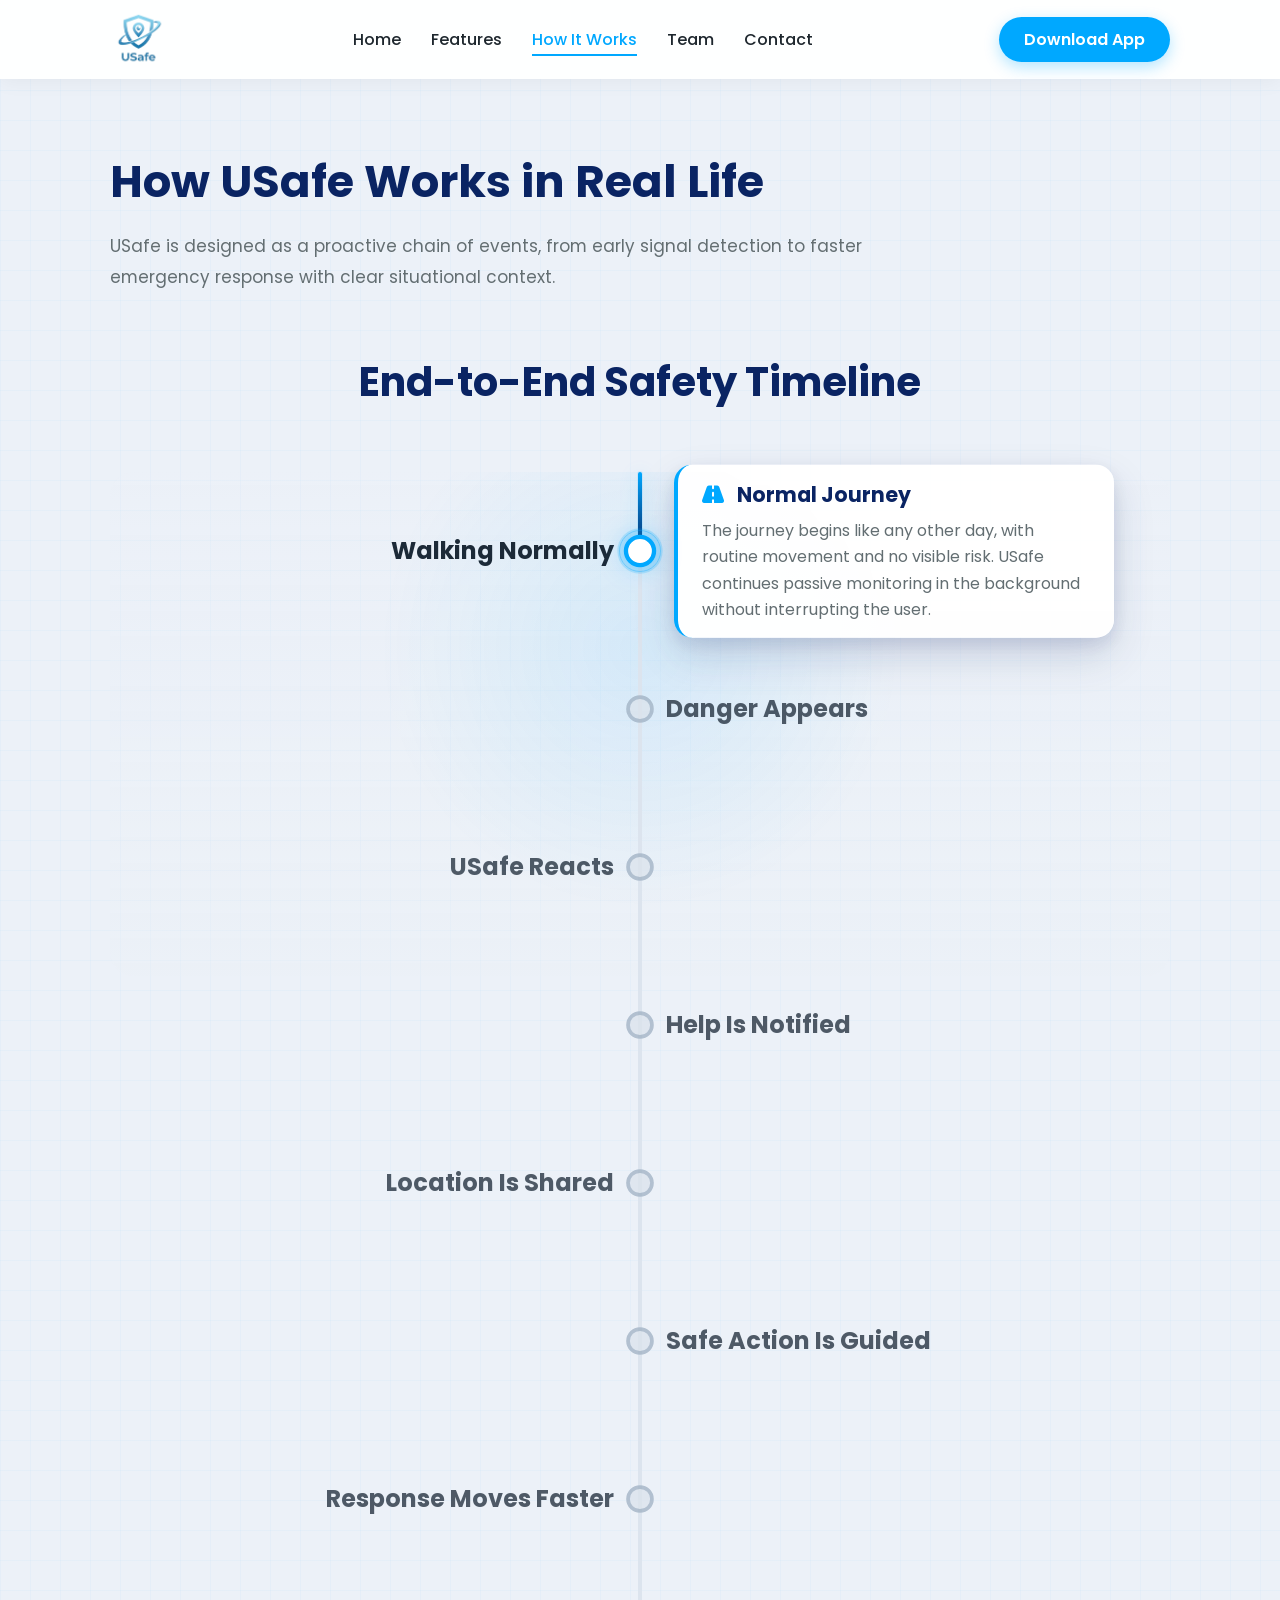
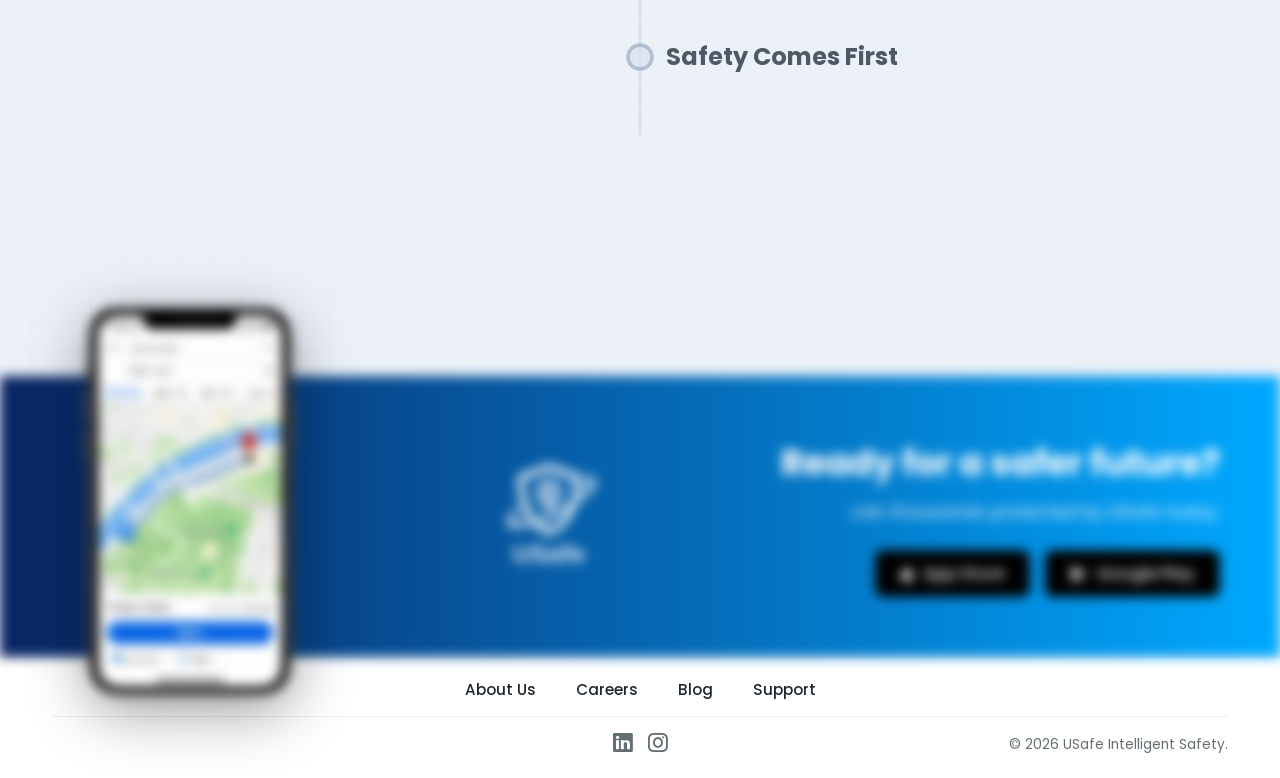
==== commit b38fddff: "Making the splash screen" ====
--- a/how-it-works.html
+++ b/how-it-works.html
@@ -87,7 +87,7 @@
                                     <i class="fas fa-road" style="color: #00A8FF;"></i>
                                     <h4>Normal Journey</h4>
                                 </div>
-                                <p>The journey begins like any other day.</p>
+                                <p>The journey begins like any other day, with routine movement and no visible risk. USafe continues passive monitoring in the background without interrupting the user.</p>
                             </div>
                         </article>
                         <article class="timeline-item right">
@@ -97,7 +97,7 @@
                                     <i class="fas fa-triangle-exclamation" style="color: #f1c40f;"></i>
                                     <h4>Threat Signal</h4>
                                 </div>
-                                <p>Something unusual or threatening is detected.</p>
+                                <p>USafe detects unusual motion patterns, sudden environmental shifts, or behavior that may indicate danger. These early warning signals are evaluated in real time.</p>
                             </div>
                         </article>
                         <article class="timeline-item left">
@@ -107,7 +107,7 @@
                                     <i class="fas fa-bolt" style="color: #e74c3c;"></i>
                                     <h4>Emergency Mode</h4>
                                 </div>
-                                <p>The app enters emergency mode immediately.</p>
+                                <p>When the threat threshold is reached, USafe immediately switches to emergency mode. Critical workflows start automatically to reduce response delay and user stress.</p>
                             </div>
                         </article>
                         <article class="timeline-item right">
@@ -117,7 +117,7 @@
                                     <i class="fas fa-bell" style="color: #00A8FF;"></i>
                                     <h4>Alert Sent</h4>
                                 </div>
-                                <p>Trusted contacts receive the alert.</p>
+                                <p>Pre-selected trusted contacts receive an instant alert with context about the incident. They are notified through the fastest available channels to ensure visibility.</p>
                             </div>
                         </article>
                         <article class="timeline-item left">
@@ -127,7 +127,7 @@
                                     <i class="fas fa-location-dot" style="color: #0A2463;"></i>
                                     <h4>Live Tracking</h4>
                                 </div>
-                                <p>The user&apos;s real-time position is sent.</p>
+                                <p>Live location updates are shared continuously so helpers can track movement as it happens. This improves coordination when every minute matters.</p>
                             </div>
                         </article>
                         <article class="timeline-item right">
@@ -137,7 +137,7 @@
                                     <i class="fas fa-route" style="color: #00A8FF;"></i>
                                     <h4>Guided Safety</h4>
                                 </div>
-                                <p>USafe helps users avoid greater risk while support is mobilized.</p>
+                                <p>USafe provides clear, actionable guidance to help the user move toward safer areas. The app focuses on practical next steps while support teams are mobilized.</p>
                             </div>
                         </article>
                         <article class="timeline-item left">
@@ -147,7 +147,7 @@
                                     <i class="fas fa-stopwatch" style="color: #f1c40f;"></i>
                                     <h4>Faster Response</h4>
                                 </div>
-                                <p>Responders can act quickly with accurate and immediate information.</p>
+                                <p>Responders and contacts receive structured, up-to-date information that reduces uncertainty. Better situational clarity enables faster and more effective intervention.</p>
                             </div>
                         </article>
                         <article class="timeline-item right">
@@ -157,7 +157,7 @@
                                     <i class="fas fa-shield-alt" style="color: #e74c3c;"></i>
                                     <h4>Proactive Protection</h4>
                                 </div>
-                                <p>The system is designed to protect users before situations escalate.</p>
+                                <p>From early detection to assisted response, every stage is designed to protect users before incidents escalate. USafe prioritizes prevention, speed, and confidence in critical moments.</p>
                             </div>
                         </article>
                     </div>
